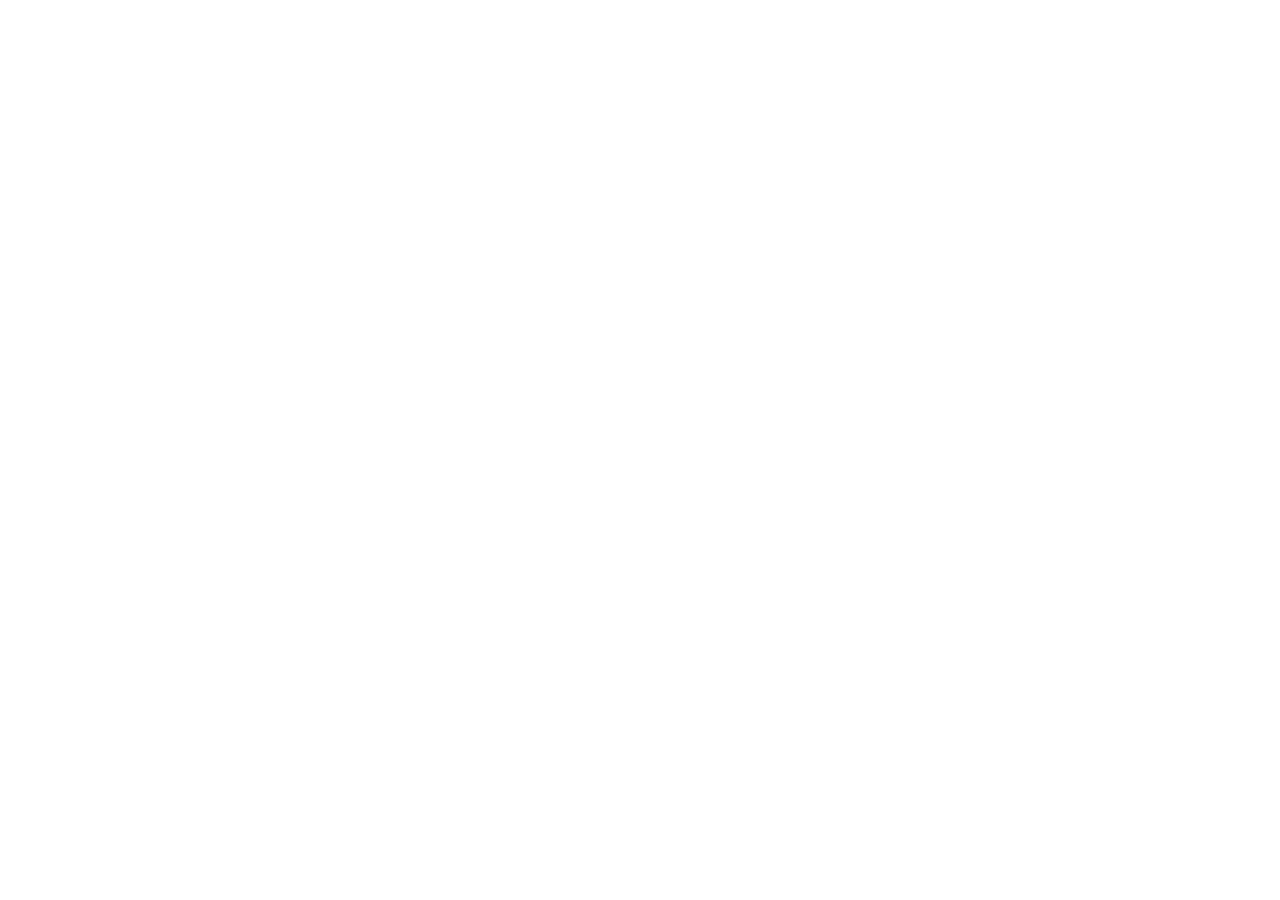
==== index.html @ df0990a6 "feat: setup taezhny-reboot for github pages" ====
<!doctype html>
<html lang="ru">
  <head>
    <meta charset="UTF-8" />
    <meta name="viewport" content="width=device-width, initial-scale=1.0" />
    <title>Оздоровительный курс «Таёжный Перезапуск»</title>
    <meta name="description" content="Очистите ЖКТ, перезапустите печень и верните лёгкость в теле за 14 дней на сибирских дикоросах. Авторский курс и интерактивный трекер «Таёжный Перезапуск» за 990 ₽." />
    <meta property="og:title" content="Оздоровительный курс «Таёжный Перезапуск»" />
    <meta property="og:description" content="Очистите ЖКТ, перезапустите печень и верните лёгкость в теле за 14 дней на сибирских дикоросах. Авторский курс и интерактивный трекер «Таёжный Перезапуск» за 990 ₽." />
    <meta property="og:type" content="website" />
    <meta name="twitter:card" content="summary_large_image" />
    <link rel="preconnect" href="https://fonts.googleapis.com">
    <link rel="preconnect" href="https://fonts.gstatic.com" crossorigin>
    <link href="https://fonts.googleapis.com/css2?family=Cinzel:wght@500;600;700&family=Plus+Jakarta+Sans:ital,wght@0,300;0,400;0,500;0,600;0,700;1,400&family=Cormorant+Garamond:ital,wght@0,600;0,700;1,400;1,600&display=swap" rel="stylesheet">
  </head>
  <body class="bg-stone-950 text-stone-100 antialiased selection:bg-emerald-900 selection:text-emerald-100">
    <div id="root"></div>
    <script type="module" src="/src/main.tsx"></script>
  </body>
</html>
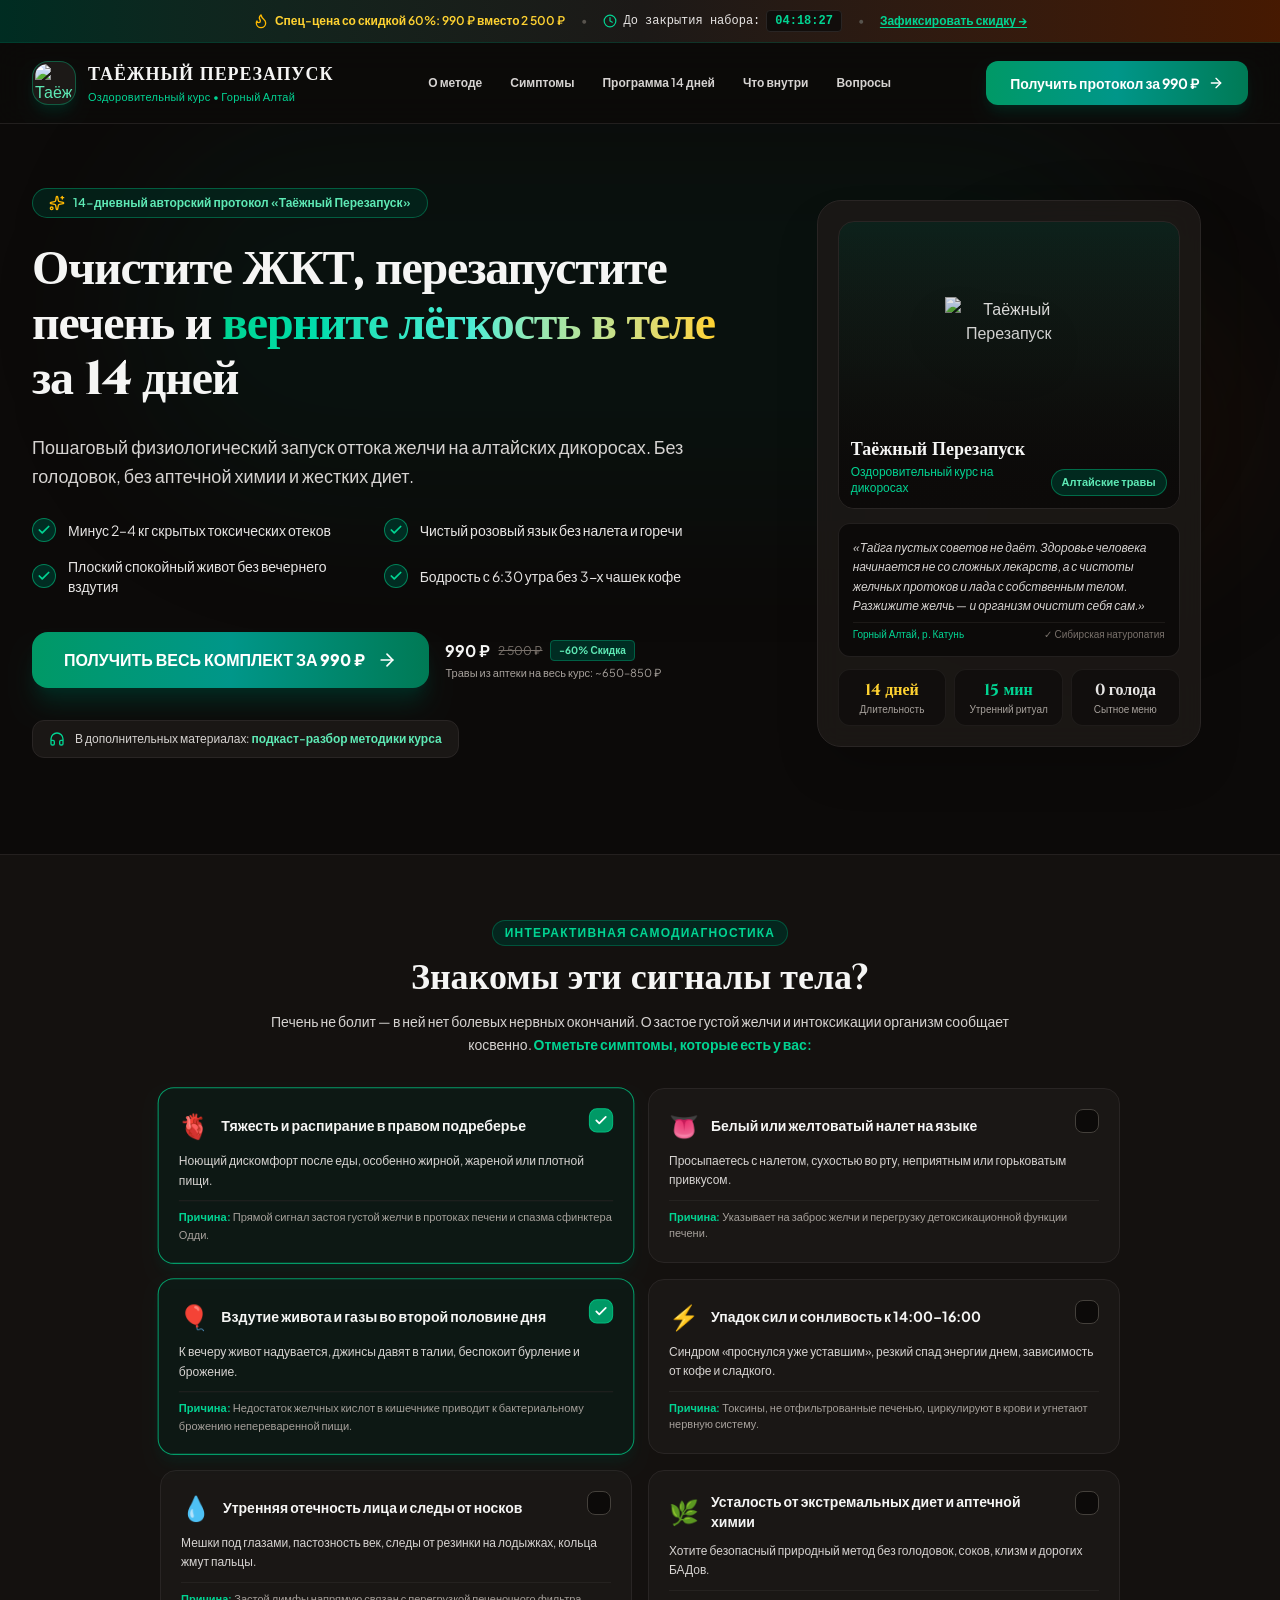
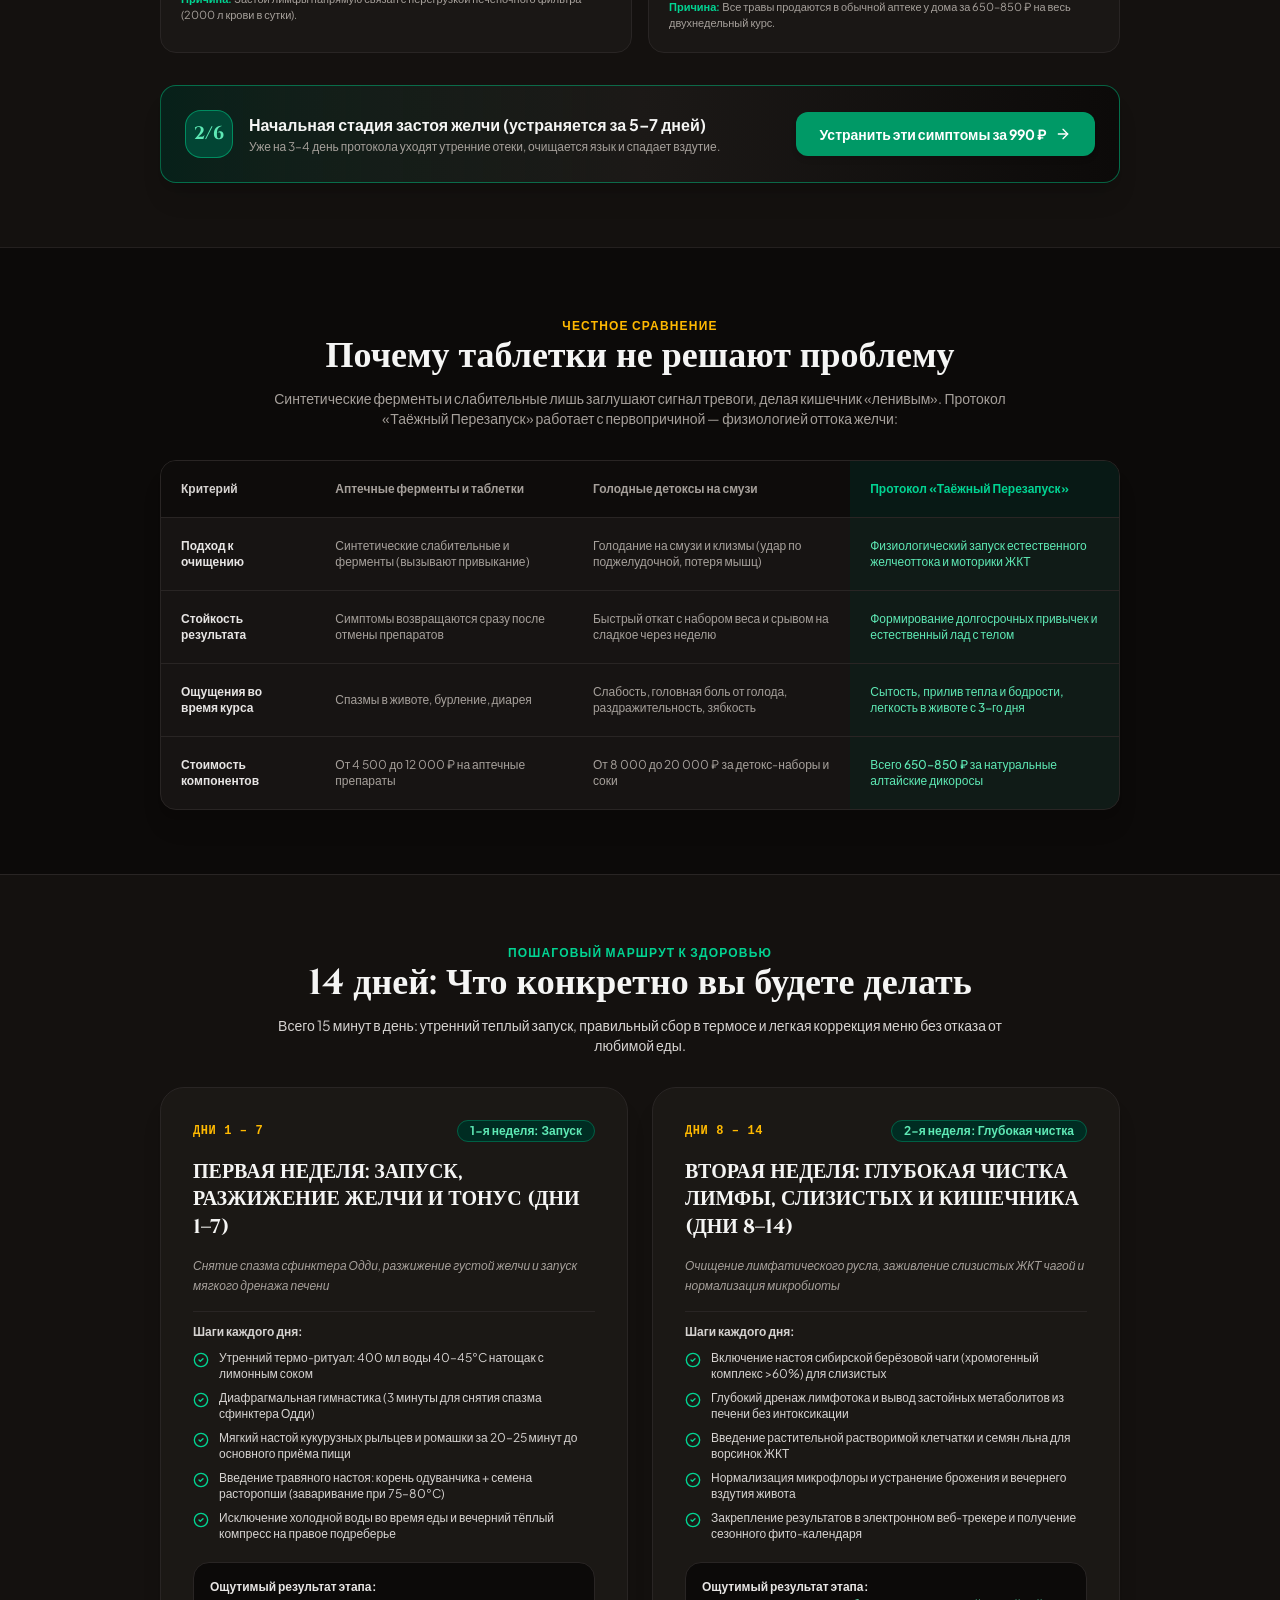
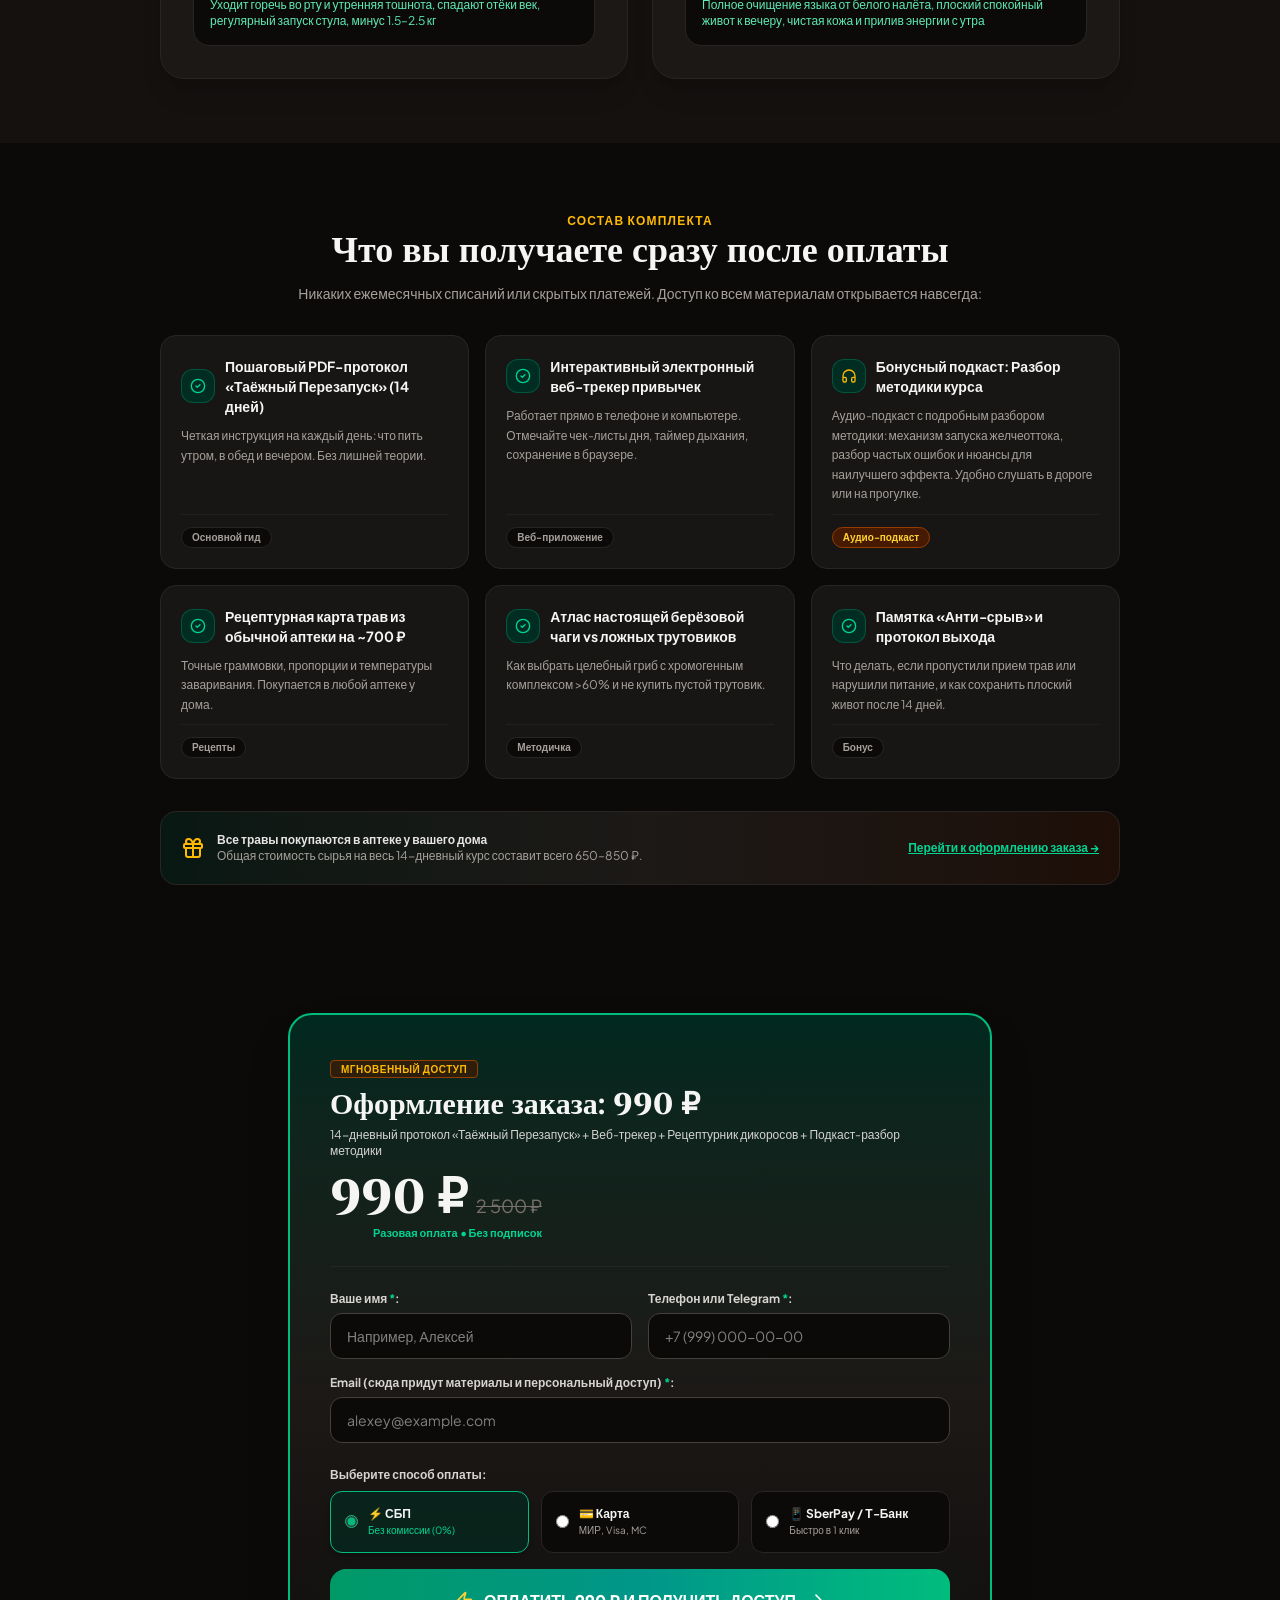
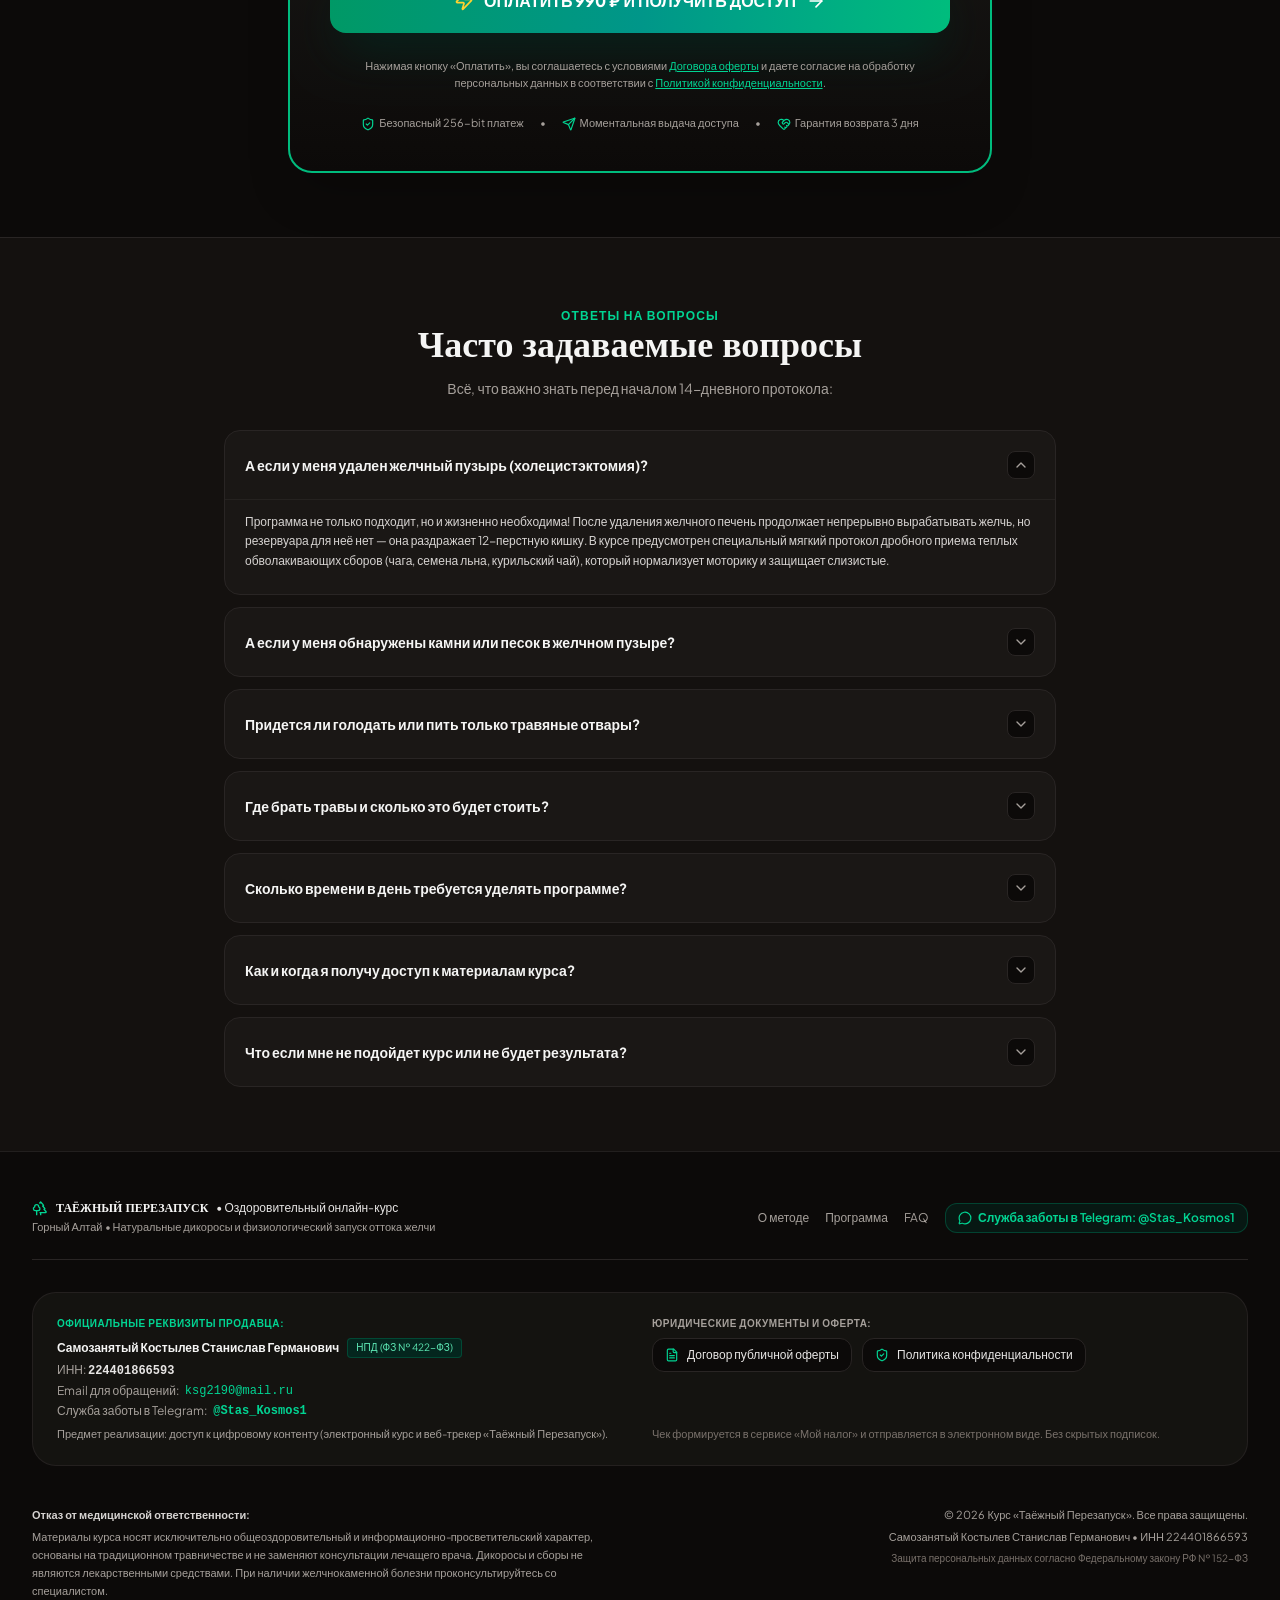
==== commit 2c68f988: "deploy: static production build directly to gh-pages branch" ====
--- a/index.html
+++ b/index.html
@@ -12,10 +12,11 @@
     <link rel="preconnect" href="https://fonts.googleapis.com">
     <link rel="preconnect" href="https://fonts.gstatic.com" crossorigin>
     <link href="https://fonts.googleapis.com/css2?family=Cinzel:wght@500;600;700&family=Plus+Jakarta+Sans:ital,wght@0,300;0,400;0,500;0,600;0,700;1,400&family=Cormorant+Garamond:ital,wght@0,600;0,700;1,400;1,600&display=swap" rel="stylesheet">
+    <script type="module" crossorigin src="./assets/index-BQNIrS_m.js"></script>
+    <link rel="stylesheet" crossorigin href="./assets/index-MpXQx3Il.css">
   </head>
   <body class="bg-stone-950 text-stone-100 antialiased selection:bg-emerald-900 selection:text-emerald-100">
     <div id="root"></div>
-    <script type="module" src="/src/main.tsx"></script>
   </body>
 </html>
 
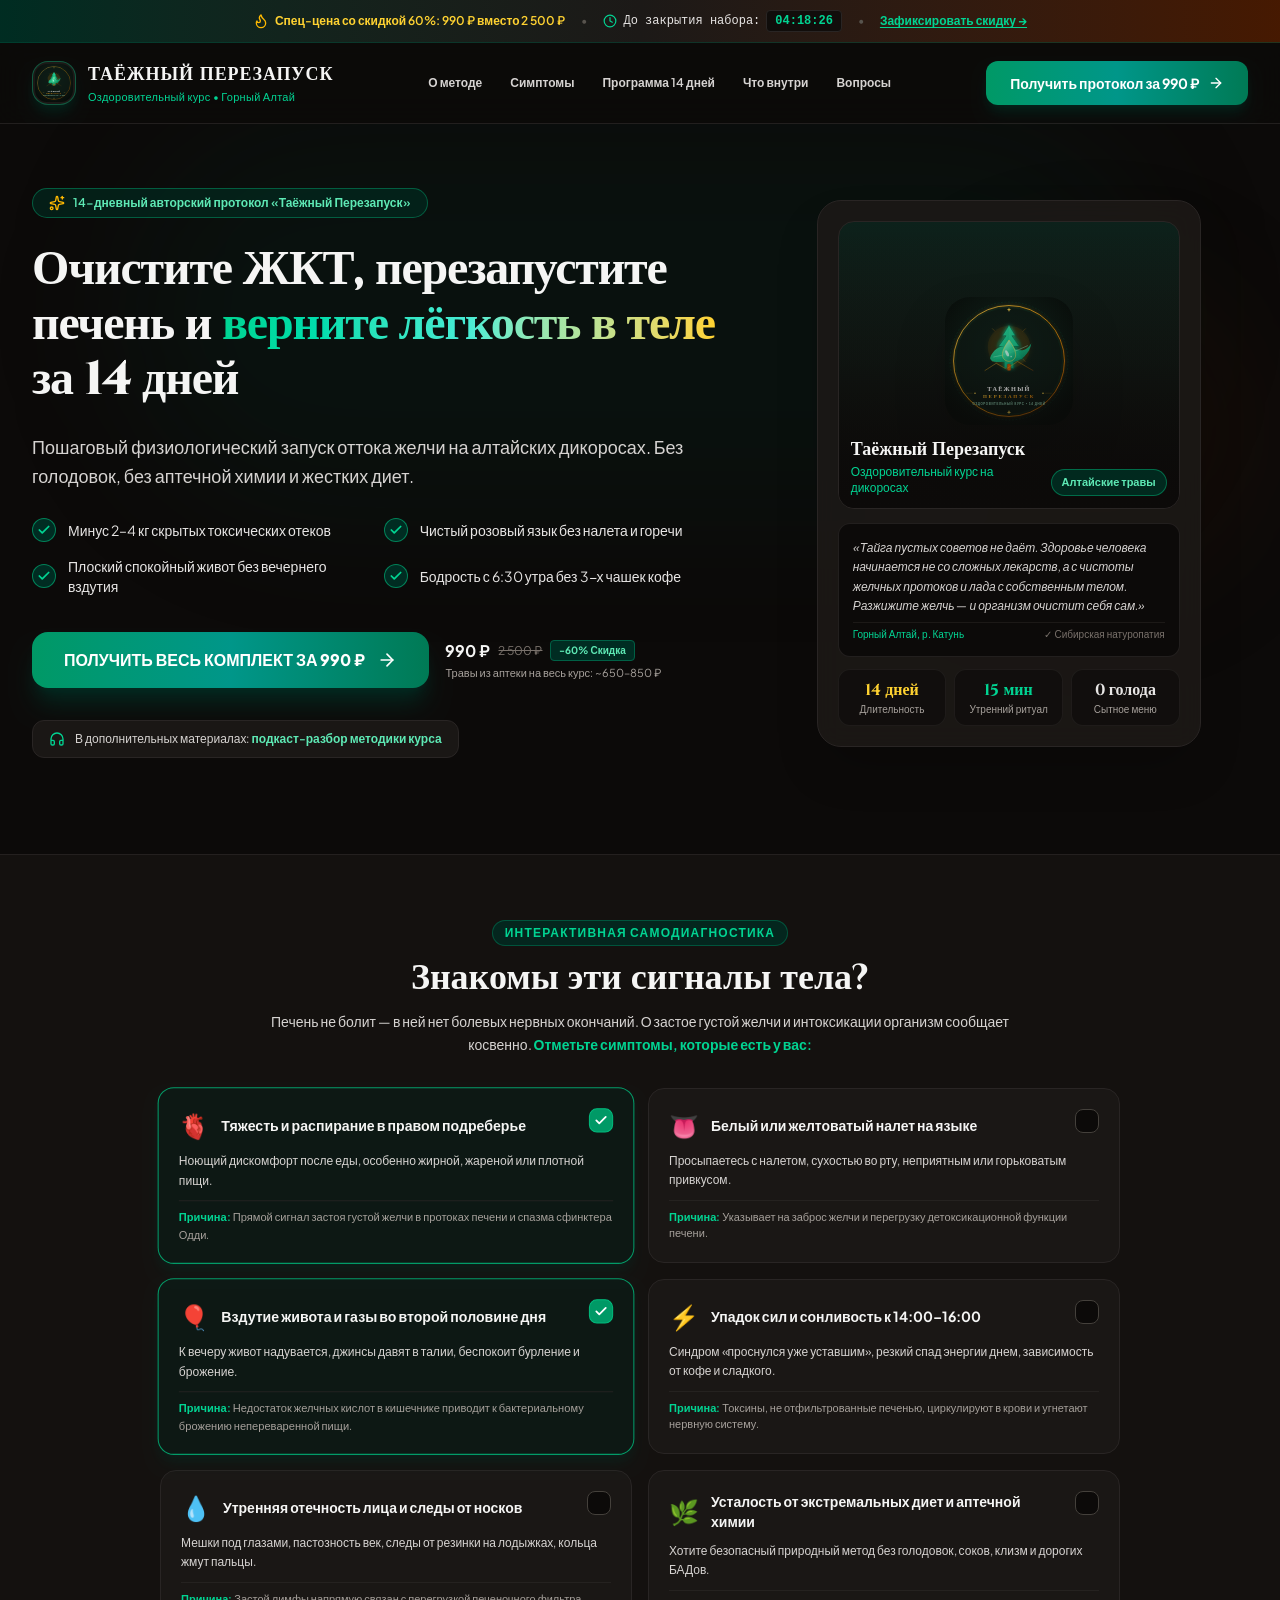
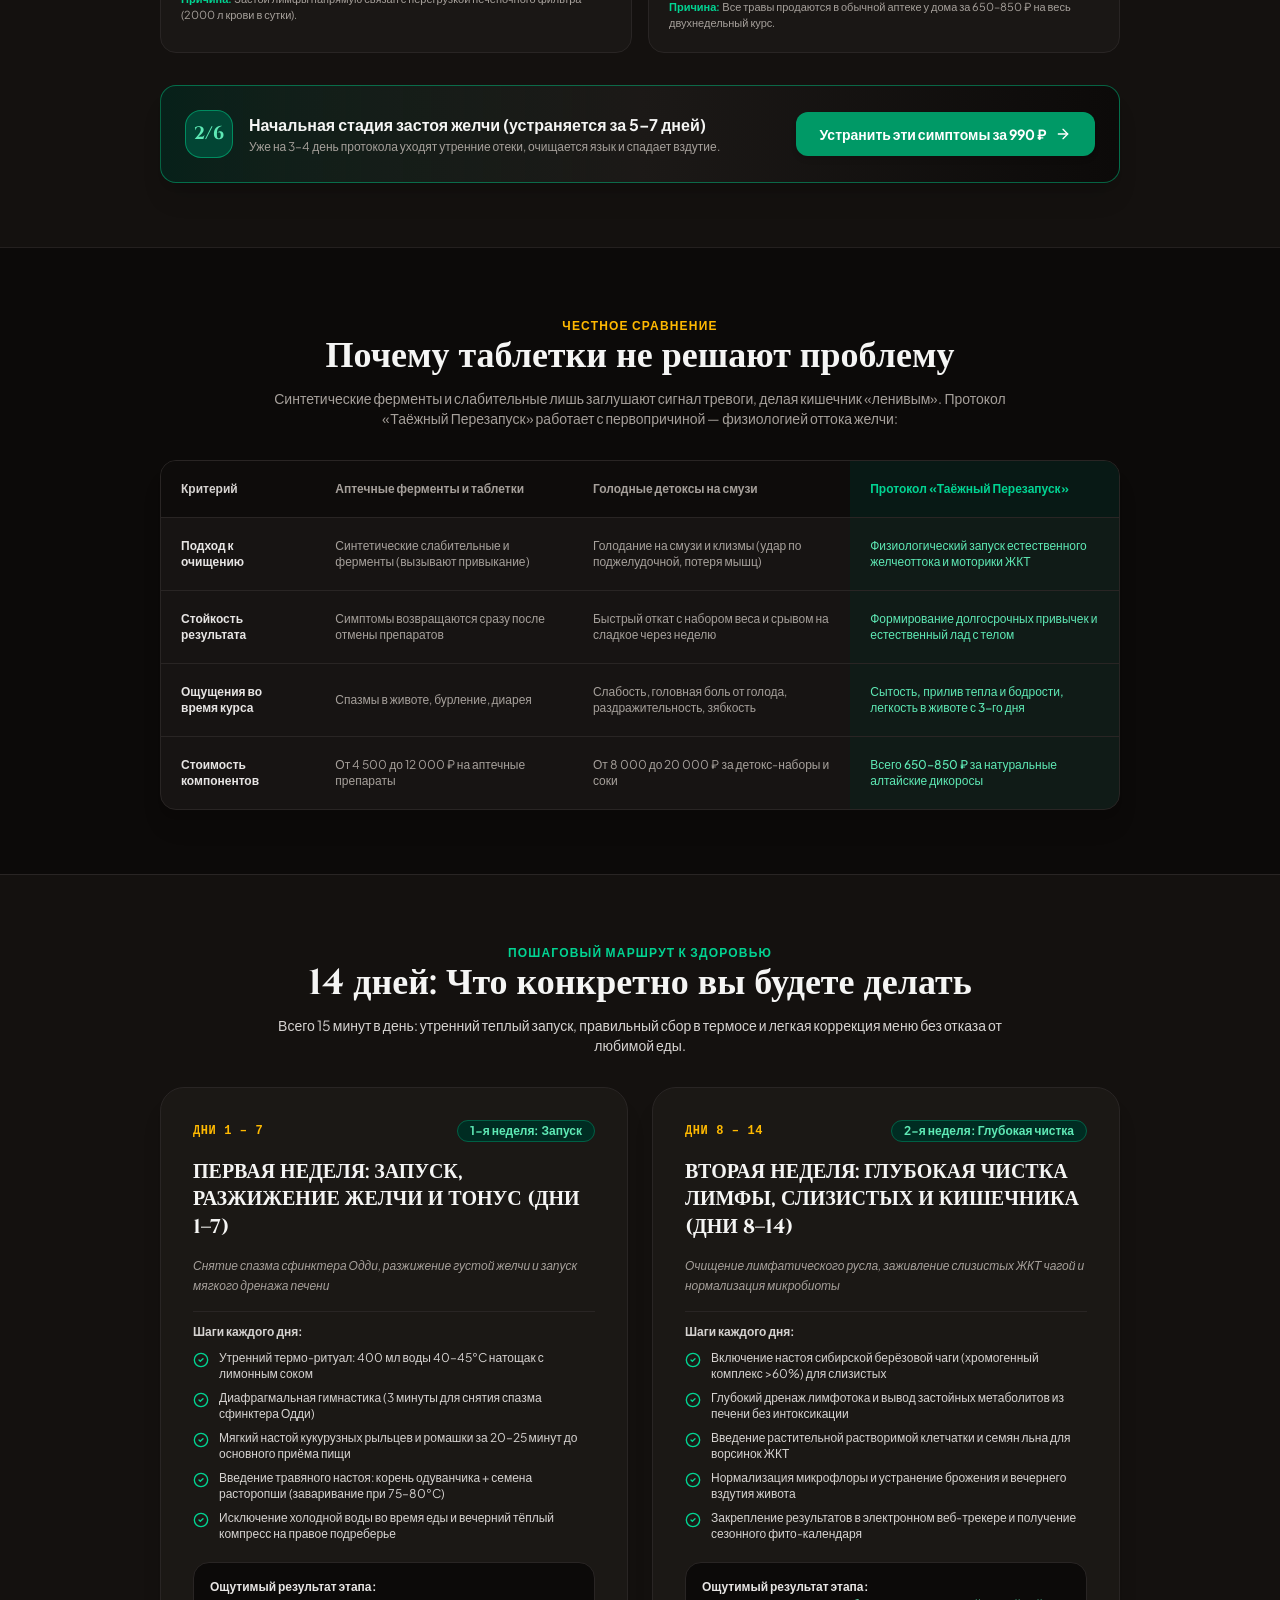
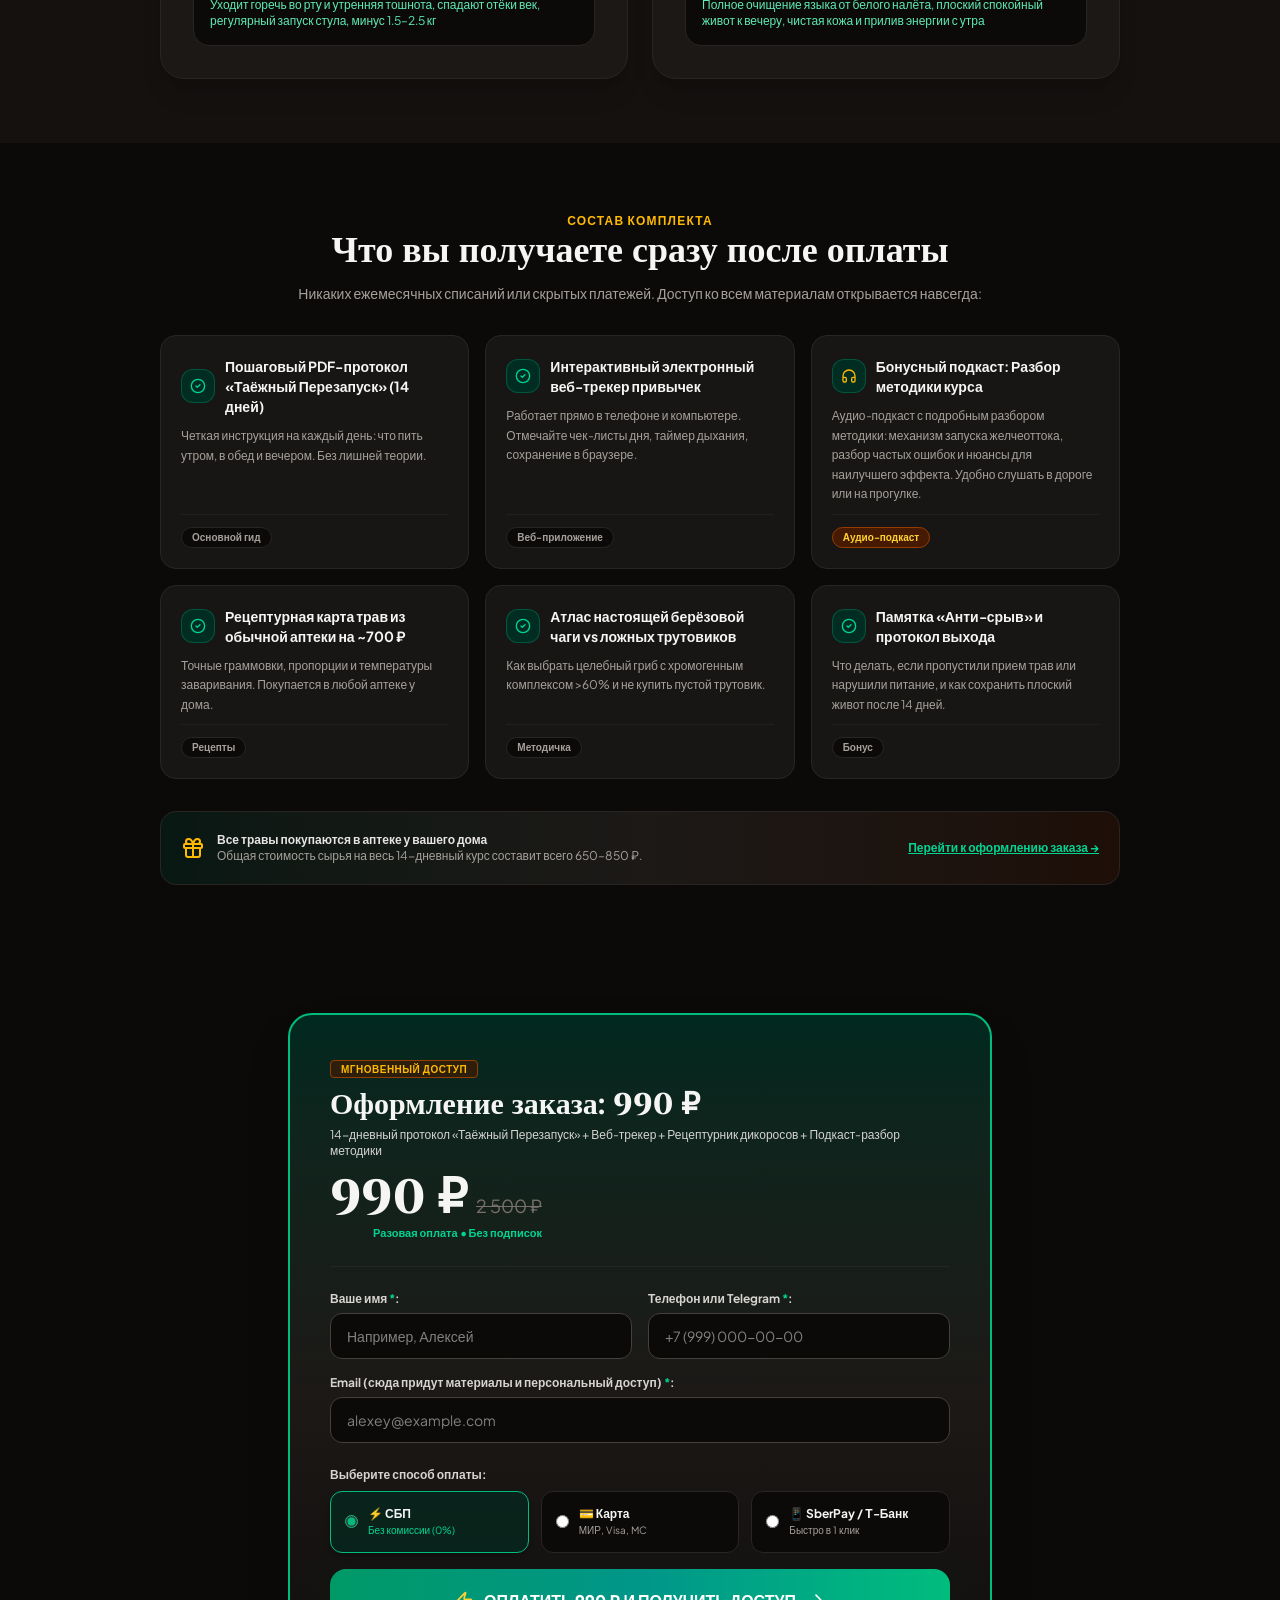
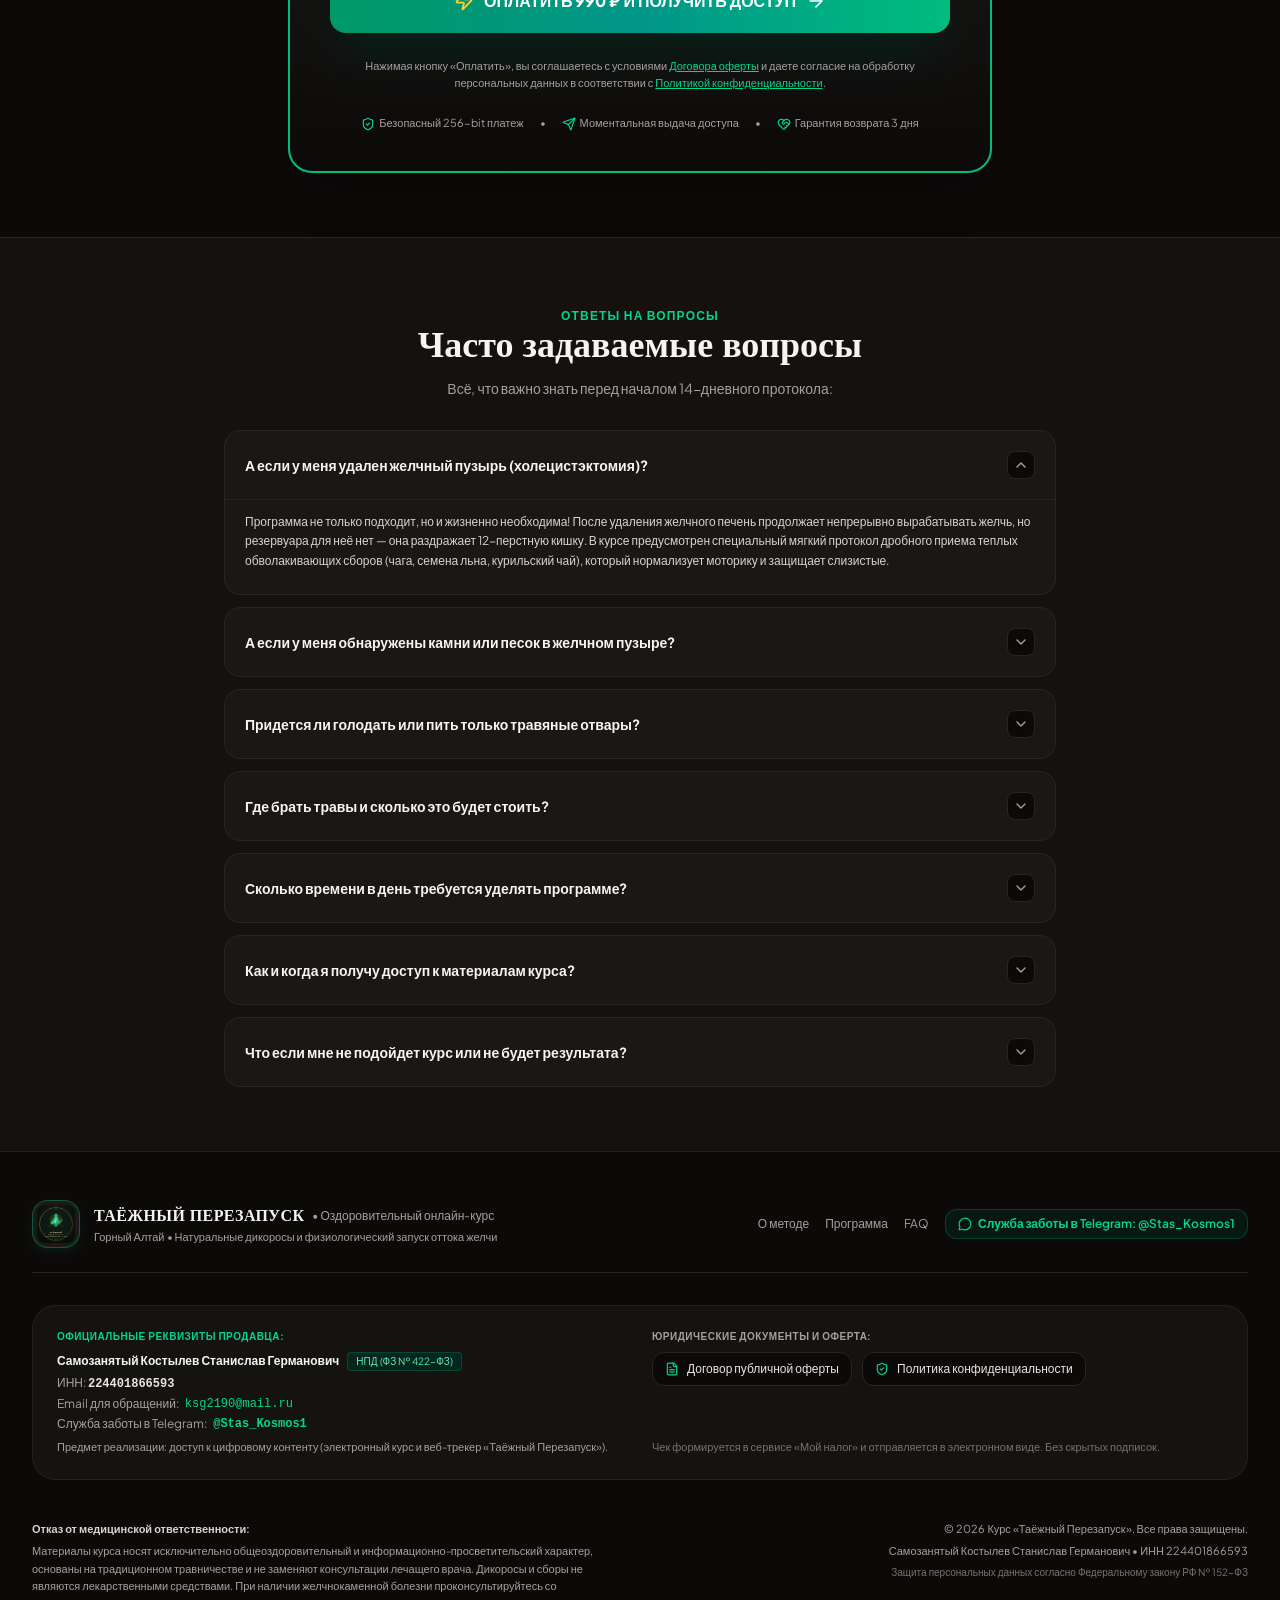
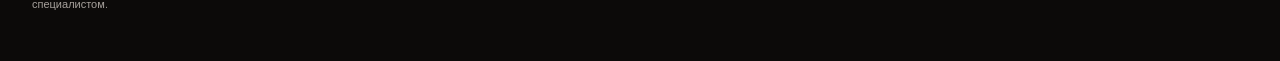
==== commit 8eae2d55: "deploy: update logos in gh-pages bundle" ====
--- a/index.html
+++ b/index.html
@@ -12,7 +12,7 @@
     <link rel="preconnect" href="https://fonts.googleapis.com">
     <link rel="preconnect" href="https://fonts.gstatic.com" crossorigin>
     <link href="https://fonts.googleapis.com/css2?family=Cinzel:wght@500;600;700&family=Plus+Jakarta+Sans:ital,wght@0,300;0,400;0,500;0,600;0,700;1,400&family=Cormorant+Garamond:ital,wght@0,600;0,700;1,400;1,600&display=swap" rel="stylesheet">
-    <script type="module" crossorigin src="./assets/index-BQNIrS_m.js"></script>
+    <script type="module" crossorigin src="./assets/index-BAGRFA4P.js"></script>
     <link rel="stylesheet" crossorigin href="./assets/index-MpXQx3Il.css">
   </head>
   <body class="bg-stone-950 text-stone-100 antialiased selection:bg-emerald-900 selection:text-emerald-100">
